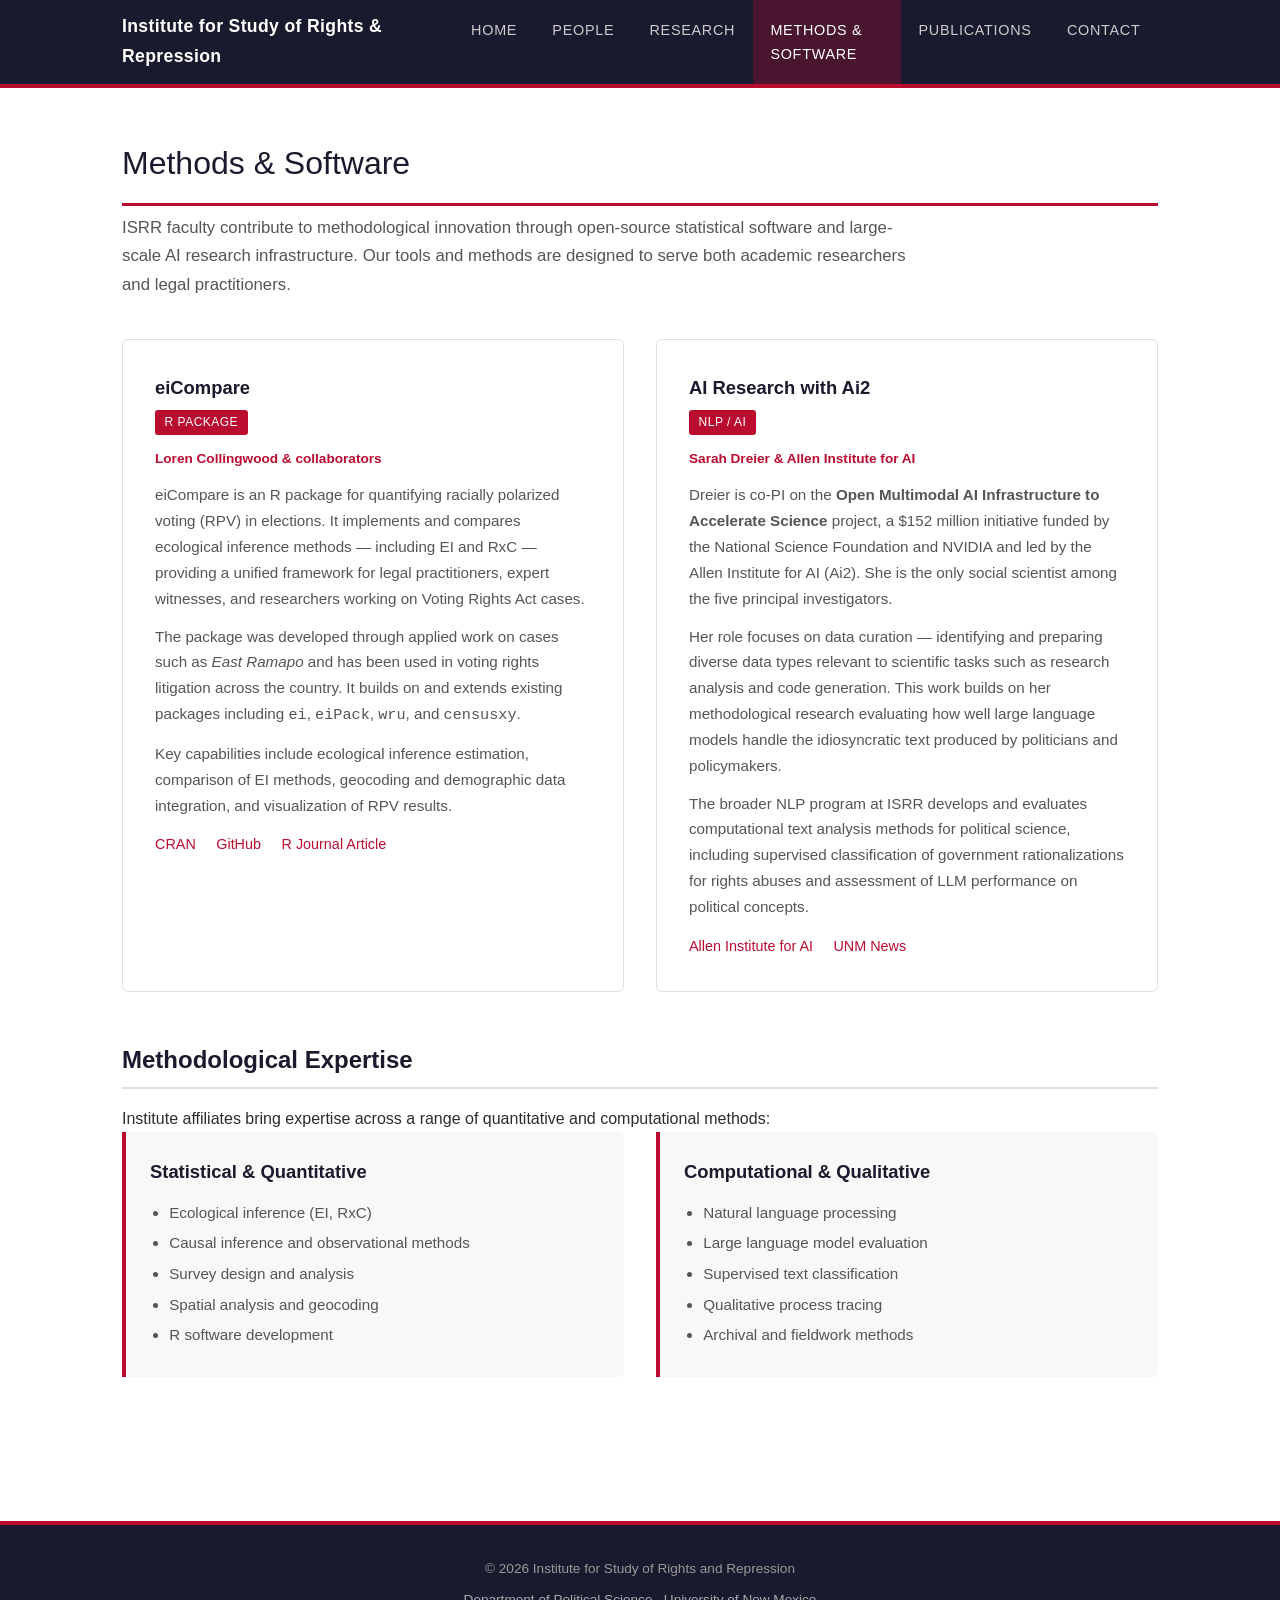
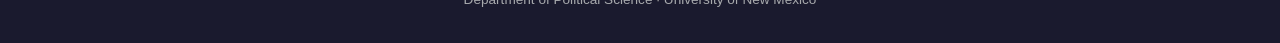
==== methods.html @ 9de850cd "Initial site: Institute for Study of Rights and Repression (ISRR)" ====
<!DOCTYPE html>
<html lang="en">
<head>
  <meta charset="UTF-8">
  <meta name="viewport" content="width=device-width, initial-scale=1.0">
  <title>Methods &amp; Software | ISRR</title>
  <link rel="stylesheet" href="css/style.css">
</head>
<body>

<header>
  <div class="header-inner">
    <div class="site-brand">
      <a href="index.html">
        <span class="full-name">Institute for Study of Rights &amp; Repression</span>
        <span class="abbrev">ISRR</span>
      </a>
    </div>
    <button class="menu-toggle" aria-label="Toggle menu" onclick="document.querySelector('nav ul').classList.toggle('open')">&#9776;</button>
    <nav>
      <ul>
        <li><a href="index.html">Home</a></li>
        <li><a href="people.html">People</a></li>
        <li><a href="research.html">Research</a></li>
        <li><a href="methods.html" class="active">Methods &amp; Software</a></li>
        <li><a href="publications.html">Publications</a></li>
        <li><a href="contact.html">Contact</a></li>
      </ul>
    </nav>
  </div>
</header>

<div class="page-content">

  <h1 class="page-title">Methods &amp; Software</h1>
  <p class="page-intro">
    ISRR faculty contribute to methodological innovation through open-source statistical software
    and large-scale AI research infrastructure. Our tools and methods are designed to serve both
    academic researchers and legal practitioners.
  </p>

  <section>
    <div class="methods-grid">

      <div class="method-card">
        <h3>eiCompare</h3>
        <span class="tech-label">R Package</span>
        <p class="lead" style="color: var(--unm-cherry); font-weight: 600; font-size: 0.85rem;">Loren Collingwood &amp; collaborators</p>
        <p>
          eiCompare is an R package for quantifying racially polarized voting (RPV) in elections.
          It implements and compares ecological inference methods &mdash; including EI and RxC &mdash;
          providing a unified framework for legal practitioners, expert witnesses, and researchers
          working on Voting Rights Act cases.
        </p>
        <p>
          The package was developed through applied work on cases such as <em>East Ramapo</em> and has
          been used in voting rights litigation across the country. It builds on and extends
          existing packages including <code>ei</code>, <code>eiPack</code>, <code>wru</code>,
          and <code>censusxy</code>.
        </p>
        <p>
          Key capabilities include ecological inference estimation, comparison of EI methods,
          geocoding and demographic data integration, and visualization of RPV results.
        </p>
        <div class="links">
          <a href="https://cran.r-project.org/package=eiCompare">CRAN</a>
          <a href="https://github.com/RPVote/eiCompare">GitHub</a>
          <a href="https://journal.r-project.org/archive/2016/RJ-2016-035/index.html">R Journal Article</a>
        </div>
      </div>

      <div class="method-card">
        <h3>AI Research with Ai2</h3>
        <span class="tech-label">NLP / AI</span>
        <p class="lead" style="color: var(--unm-cherry); font-weight: 600; font-size: 0.85rem;">Sarah Dreier &amp; Allen Institute for AI</p>
        <p>
          Dreier is co-PI on the <strong>Open Multimodal AI Infrastructure to Accelerate Science</strong>
          project, a $152 million initiative funded by the National Science Foundation and NVIDIA and led
          by the Allen Institute for AI (Ai2). She is the only social scientist among the five
          principal investigators.
        </p>
        <p>
          Her role focuses on data curation &mdash; identifying and preparing diverse data types relevant
          to scientific tasks such as research analysis and code generation. This work builds on her
          methodological research evaluating how well large language models handle the idiosyncratic
          text produced by politicians and policymakers.
        </p>
        <p>
          The broader NLP program at ISRR develops and evaluates computational text analysis methods
          for political science, including supervised classification of government rationalizations
          for rights abuses and assessment of LLM performance on political concepts.
        </p>
        <div class="links">
          <a href="https://allenai.org/">Allen Institute for AI</a>
          <a href="https://news.unm.edu/news/political-science-professor-joins-grant-funded-project-to-advance-ai-research">UNM News</a>
        </div>
      </div>

    </div>
  </section>

  <section>
    <h2>Methodological Expertise</h2>
    <p>Institute affiliates bring expertise across a range of quantitative and computational methods:</p>
    <div class="research-pillars">
      <div class="pillar">
        <h3>Statistical &amp; Quantitative</h3>
        <ul>
          <li>Ecological inference (EI, RxC)</li>
          <li>Causal inference and observational methods</li>
          <li>Survey design and analysis</li>
          <li>Spatial analysis and geocoding</li>
          <li>R software development</li>
        </ul>
      </div>
      <div class="pillar">
        <h3>Computational &amp; Qualitative</h3>
        <ul>
          <li>Natural language processing</li>
          <li>Large language model evaluation</li>
          <li>Supervised text classification</li>
          <li>Qualitative process tracing</li>
          <li>Archival and fieldwork methods</li>
        </ul>
      </div>
    </div>
  </section>

</div>

<footer>
  <div class="footer-inner">
    <p>&copy; 2026 Institute for Study of Rights and Repression</p>
    <p class="unm-link">
      <a href="https://polisci.unm.edu">Department of Political Science</a> &middot;
      <a href="https://www.unm.edu">University of New Mexico</a>
    </p>
  </div>
</footer>

</body>
</html>
---- css/style.css ----
/* ============================================
   Institute for Study of Rights and Repression
   UNM - CSS Stylesheet
   ============================================ */

/* --- Reset & Base --- */
*, *::before, *::after {
  box-sizing: border-box;
  margin: 0;
  padding: 0;
}

:root {
  --unm-cherry: #BA0C2F;
  --unm-cherry-dark: #8a0922;
  --unm-silver: #A7A9AC;
  --unm-gray: #63666A;
  --unm-dark: #1a1a2e;
  --text-primary: #2c2c2c;
  --text-secondary: #555;
  --bg-light: #f8f8f8;
  --bg-white: #ffffff;
  --border-light: #e0e0e0;
  --max-width: 1100px;
}

html {
  scroll-behavior: smooth;
}

body {
  font-family: 'Segoe UI', 'Helvetica Neue', Arial, sans-serif;
  color: var(--text-primary);
  line-height: 1.7;
  background: var(--bg-white);
}

a {
  color: var(--unm-cherry);
  text-decoration: none;
  transition: color 0.2s;
}

a:hover {
  color: var(--unm-cherry-dark);
  text-decoration: underline;
}

img {
  max-width: 100%;
  height: auto;
}

/* --- Header & Navigation --- */
header {
  background: var(--unm-dark);
  border-bottom: 4px solid var(--unm-cherry);
  position: sticky;
  top: 0;
  z-index: 100;
}

.header-inner {
  max-width: var(--max-width);
  margin: 0 auto;
  padding: 0 2rem;
  display: flex;
  align-items: center;
  justify-content: space-between;
}

.site-brand {
  display: flex;
  align-items: center;
  gap: 0.75rem;
  padding: 0.75rem 0;
}

.site-brand a {
  color: #fff;
  font-size: 1.1rem;
  font-weight: 700;
  letter-spacing: 0.02em;
  text-decoration: none;
}

.site-brand a:hover {
  color: var(--unm-silver);
  text-decoration: none;
}

.site-brand .abbrev {
  display: none;
}

nav ul {
  list-style: none;
  display: flex;
  gap: 0;
}

nav a {
  display: block;
  padding: 1.1rem 1.1rem;
  color: #ccc;
  font-size: 0.9rem;
  font-weight: 500;
  text-transform: uppercase;
  letter-spacing: 0.05em;
  text-decoration: none;
  transition: color 0.2s, background 0.2s;
}

nav a:hover,
nav a.active {
  color: #fff;
  background: rgba(186, 12, 47, 0.3);
  text-decoration: none;
}

/* Mobile menu toggle */
.menu-toggle {
  display: none;
  background: none;
  border: none;
  color: #fff;
  font-size: 1.5rem;
  cursor: pointer;
  padding: 0.5rem;
}

/* --- Hero Section --- */
.hero {
  background: linear-gradient(135deg, var(--unm-dark) 0%, #2d1f3d 50%, var(--unm-cherry-dark) 100%);
  color: #fff;
  text-align: center;
  padding: 5rem 2rem 4rem;
}

.hero h1 {
  font-size: 2.8rem;
  font-weight: 300;
  margin-bottom: 0.5rem;
  letter-spacing: 0.02em;
}

.hero h1 strong {
  font-weight: 700;
}

.hero .subtitle {
  font-size: 1.15rem;
  color: var(--unm-silver);
  margin-bottom: 1.5rem;
  font-weight: 300;
}

.hero .tagline {
  font-size: 1rem;
  max-width: 700px;
  margin: 0 auto;
  line-height: 1.8;
  color: #ddd;
}

/* --- Page Content --- */
.page-content {
  max-width: var(--max-width);
  margin: 0 auto;
  padding: 3rem 2rem;
}

.page-title {
  font-size: 2rem;
  font-weight: 300;
  color: var(--unm-dark);
  margin-bottom: 0.5rem;
  padding-bottom: 0.75rem;
  border-bottom: 3px solid var(--unm-cherry);
}

.page-intro {
  font-size: 1.05rem;
  color: var(--text-secondary);
  margin-bottom: 2.5rem;
  max-width: 800px;
}

/* --- Section Styling --- */
section {
  margin-bottom: 3rem;
}

section h2 {
  font-size: 1.5rem;
  color: var(--unm-dark);
  margin-bottom: 1rem;
  padding-bottom: 0.4rem;
  border-bottom: 2px solid var(--border-light);
}

section h3 {
  font-size: 1.15rem;
  color: var(--unm-cherry);
  margin-bottom: 0.5rem;
  margin-top: 1.5rem;
}

/* --- People Cards --- */
.people-grid {
  display: grid;
  grid-template-columns: repeat(auto-fill, minmax(480px, 1fr));
  gap: 2rem;
  margin-bottom: 3rem;
}

.person-card {
  display: flex;
  gap: 1.5rem;
  background: var(--bg-white);
  border: 1px solid var(--border-light);
  border-radius: 6px;
  padding: 1.5rem;
  transition: box-shadow 0.2s;
}

.person-card:hover {
  box-shadow: 0 4px 20px rgba(0,0,0,0.08);
}

.person-photo {
  width: 150px;
  min-width: 150px;
  height: 180px;
  object-fit: cover;
  border-radius: 4px;
  background: var(--bg-light);
  border: 1px solid var(--border-light);
}

.person-info h3 {
  margin-top: 0;
  color: var(--unm-dark);
  font-size: 1.2rem;
}

.person-info .title {
  color: var(--unm-cherry);
  font-size: 0.9rem;
  font-weight: 600;
  margin-bottom: 0.5rem;
}

.person-info p {
  font-size: 0.92rem;
  color: var(--text-secondary);
  margin-bottom: 0.5rem;
}

.person-info .contact {
  font-size: 0.85rem;
  color: var(--unm-gray);
}

/* --- Student Grid --- */
.student-grid {
  display: grid;
  grid-template-columns: repeat(auto-fill, minmax(220px, 1fr));
  gap: 1.5rem;
  margin-top: 1.5rem;
}

.student-card {
  text-align: center;
  padding: 1.5rem 1rem;
  border: 1px solid var(--border-light);
  border-radius: 6px;
  background: var(--bg-white);
}

.student-card .student-photo {
  width: 100px;
  height: 100px;
  border-radius: 50%;
  object-fit: cover;
  margin: 0 auto 1rem;
  background: var(--bg-light);
  border: 2px solid var(--border-light);
}

.student-card h4 {
  font-size: 1rem;
  color: var(--unm-dark);
  margin-bottom: 0.25rem;
}

.student-card .focus {
  font-size: 0.85rem;
  color: var(--text-secondary);
}

/* --- Research Pillars --- */
.research-pillars {
  display: grid;
  grid-template-columns: 1fr 1fr;
  gap: 2rem;
  margin-bottom: 2.5rem;
}

.pillar {
  background: var(--bg-light);
  border-left: 4px solid var(--unm-cherry);
  padding: 1.5rem 1.5rem;
  border-radius: 0 6px 6px 0;
}

.pillar h3 {
  color: var(--unm-dark);
  margin-top: 0;
  margin-bottom: 0.75rem;
  font-size: 1.15rem;
}

.pillar .lead {
  font-size: 0.85rem;
  color: var(--unm-cherry);
  font-weight: 600;
  margin-bottom: 0.5rem;
}

.pillar p, .pillar ul {
  font-size: 0.95rem;
  color: var(--text-secondary);
}

.pillar ul {
  padding-left: 1.2rem;
  margin-top: 0.5rem;
}

.pillar ul li {
  margin-bottom: 0.3rem;
}

/* --- Methods Section --- */
.methods-grid {
  display: grid;
  grid-template-columns: 1fr 1fr;
  gap: 2rem;
}

.method-card {
  border: 1px solid var(--border-light);
  border-radius: 6px;
  padding: 2rem;
  background: var(--bg-white);
}

.method-card h3 {
  color: var(--unm-dark);
  margin-top: 0;
  margin-bottom: 0.25rem;
}

.method-card .tech-label {
  display: inline-block;
  background: var(--unm-cherry);
  color: #fff;
  font-size: 0.75rem;
  padding: 0.15rem 0.6rem;
  border-radius: 3px;
  text-transform: uppercase;
  letter-spacing: 0.04em;
  margin-bottom: 0.75rem;
}

.method-card p {
  font-size: 0.95rem;
  color: var(--text-secondary);
  margin-bottom: 0.75rem;
}

.method-card .links a {
  font-size: 0.9rem;
  margin-right: 1rem;
}

/* --- Publications --- */
.pub-section {
  margin-bottom: 2.5rem;
}

.pub-list {
  list-style: none;
  padding: 0;
}

.pub-list li {
  padding: 1rem 0;
  border-bottom: 1px solid var(--border-light);
  font-size: 0.95rem;
  line-height: 1.6;
}

.pub-list li:last-child {
  border-bottom: none;
}

.pub-list .pub-title {
  font-weight: 600;
  color: var(--unm-dark);
}

.pub-list .pub-venue {
  font-style: italic;
  color: var(--text-secondary);
}

.pub-list .pub-year {
  display: inline-block;
  background: var(--bg-light);
  color: var(--unm-gray);
  font-size: 0.8rem;
  padding: 0.1rem 0.5rem;
  border-radius: 3px;
  margin-left: 0.25rem;
}

/* --- Footer --- */
footer {
  background: var(--unm-dark);
  color: #999;
  text-align: center;
  padding: 2rem;
  margin-top: 3rem;
  font-size: 0.85rem;
  border-top: 4px solid var(--unm-cherry);
}

footer a {
  color: var(--unm-silver);
}

footer .footer-inner {
  max-width: var(--max-width);
  margin: 0 auto;
}

footer .unm-link {
  margin-top: 0.5rem;
}

/* --- Responsive --- */
@media (max-width: 768px) {
  .site-brand .full-name {
    display: none;
  }
  .site-brand .abbrev {
    display: inline;
  }

  .menu-toggle {
    display: block;
  }

  nav ul {
    display: none;
    flex-direction: column;
    position: absolute;
    top: 100%;
    left: 0;
    right: 0;
    background: var(--unm-dark);
    border-top: 1px solid rgba(255,255,255,0.1);
  }

  nav ul.open {
    display: flex;
  }

  nav a {
    padding: 1rem 2rem;
    border-bottom: 1px solid rgba(255,255,255,0.05);
  }

  .hero h1 {
    font-size: 1.8rem;
  }

  .people-grid {
    grid-template-columns: 1fr;
  }

  .person-card {
    flex-direction: column;
    align-items: center;
    text-align: center;
  }

  .research-pillars,
  .methods-grid {
    grid-template-columns: 1fr;
  }

  .student-grid {
    grid-template-columns: repeat(auto-fill, minmax(160px, 1fr));
  }
}
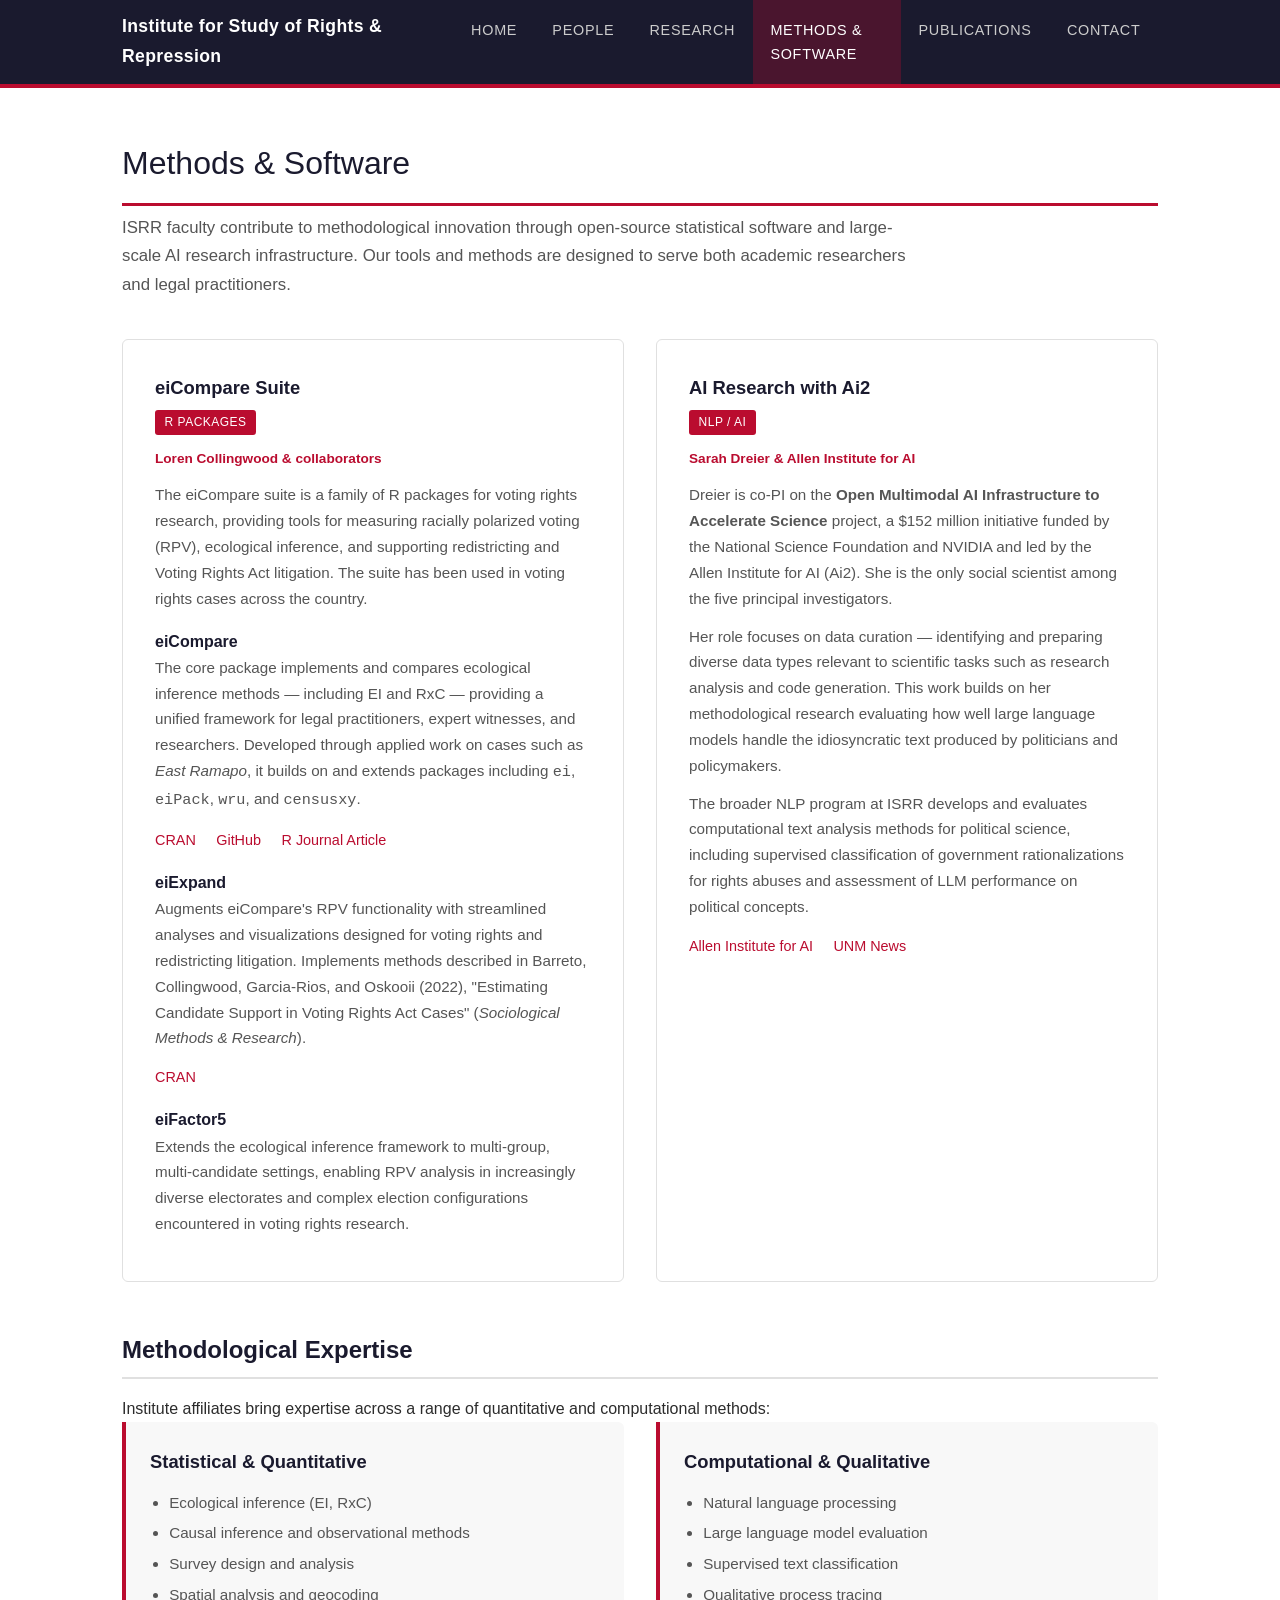
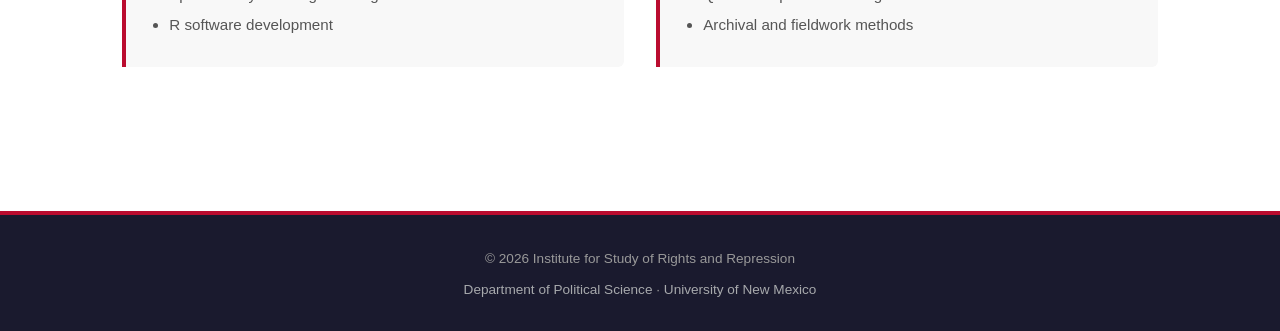
==== commit 59bd6f74: "Add eiExpand and eiFactor5 to eiCompare suite on Methods page" ====
--- a/methods.html
+++ b/methods.html
@@ -43,30 +43,47 @@
     <div class="methods-grid">
 
       <div class="method-card">
-        <h3>eiCompare</h3>
-        <span class="tech-label">R Package</span>
+        <h3>eiCompare Suite</h3>
+        <span class="tech-label">R Packages</span>
         <p class="lead" style="color: var(--unm-cherry); font-weight: 600; font-size: 0.85rem;">Loren Collingwood &amp; collaborators</p>
         <p>
-          eiCompare is an R package for quantifying racially polarized voting (RPV) in elections.
-          It implements and compares ecological inference methods &mdash; including EI and RxC &mdash;
-          providing a unified framework for legal practitioners, expert witnesses, and researchers
-          working on Voting Rights Act cases.
+          The eiCompare suite is a family of R packages for voting rights research, providing
+          tools for measuring racially polarized voting (RPV), ecological inference, and
+          supporting redistricting and Voting Rights Act litigation. The suite has been used
+          in voting rights cases across the country.
         </p>
+
+        <h4 style="margin-top: 1rem; color: var(--unm-dark);">eiCompare</h4>
         <p>
-          The package was developed through applied work on cases such as <em>East Ramapo</em> and has
-          been used in voting rights litigation across the country. It builds on and extends
-          existing packages including <code>ei</code>, <code>eiPack</code>, <code>wru</code>,
-          and <code>censusxy</code>.
-        </p>
-        <p>
-          Key capabilities include ecological inference estimation, comparison of EI methods,
-          geocoding and demographic data integration, and visualization of RPV results.
+          The core package implements and compares ecological inference methods &mdash; including
+          EI and RxC &mdash; providing a unified framework for legal practitioners, expert witnesses,
+          and researchers. Developed through applied work on cases such as <em>East Ramapo</em>,
+          it builds on and extends packages including <code>ei</code>, <code>eiPack</code>,
+          <code>wru</code>, and <code>censusxy</code>.
         </p>
         <div class="links">
           <a href="https://cran.r-project.org/package=eiCompare">CRAN</a>
           <a href="https://github.com/RPVote/eiCompare">GitHub</a>
           <a href="https://journal.r-project.org/archive/2016/RJ-2016-035/index.html">R Journal Article</a>
         </div>
+
+        <h4 style="margin-top: 1rem; color: var(--unm-dark);">eiExpand</h4>
+        <p>
+          Augments eiCompare's RPV functionality with streamlined analyses and visualizations
+          designed for voting rights and redistricting litigation. Implements methods described
+          in Barreto, Collingwood, Garcia-Rios, and Oskooii (2022), "Estimating Candidate Support
+          in Voting Rights Act Cases" (<em>Sociological Methods &amp; Research</em>).
+        </p>
+        <div class="links">
+          <a href="https://cran.r-project.org/package=eiExpand">CRAN</a>
+        </div>
+
+        <h4 style="margin-top: 1rem; color: var(--unm-dark);">eiFactor5</h4>
+        <p>
+          Extends the ecological inference framework to multi-group, multi-candidate settings,
+          enabling RPV analysis in increasingly diverse electorates and complex election
+          configurations encountered in voting rights research.
+        </p>
       </div>
 
       <div class="method-card">
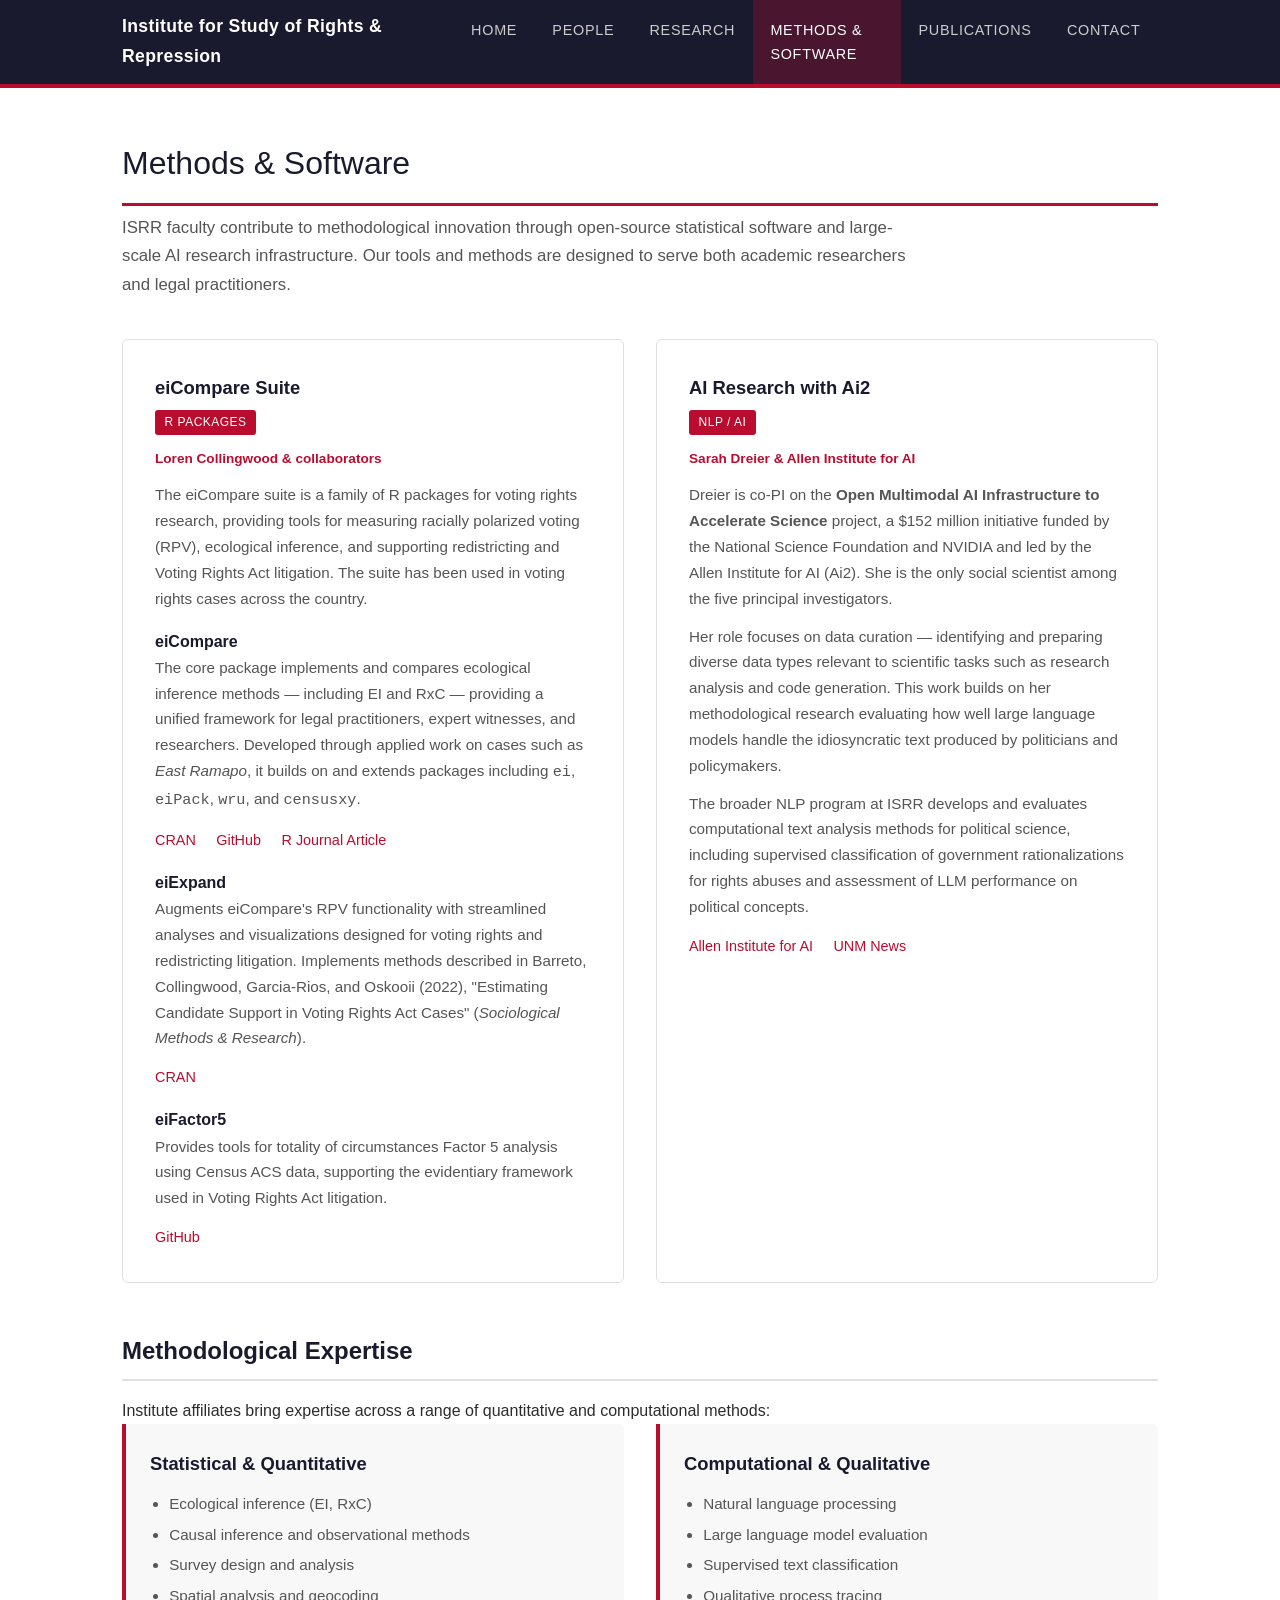
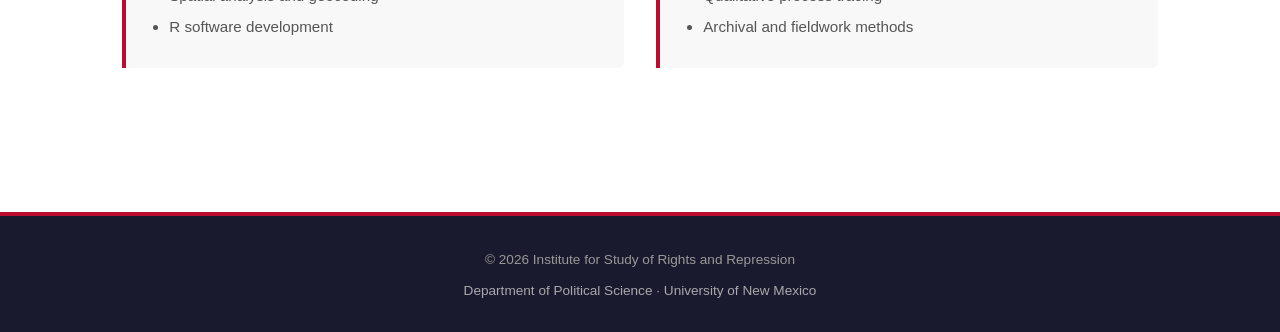
==== commit 97ad50fe: "Update eiFactor5 description and add GitHub link" ====
--- a/methods.html
+++ b/methods.html
@@ -80,10 +80,12 @@
 
         <h4 style="margin-top: 1rem; color: var(--unm-dark);">eiFactor5</h4>
         <p>
-          Extends the ecological inference framework to multi-group, multi-candidate settings,
-          enabling RPV analysis in increasingly diverse electorates and complex election
-          configurations encountered in voting rights research.
+          Provides tools for totality of circumstances Factor 5 analysis using Census ACS data,
+          supporting the evidentiary framework used in Voting Rights Act litigation.
         </p>
+        <div class="links">
+          <a href="https://github.com/RPVote/eiFactor5">GitHub</a>
+        </div>
       </div>
 
       <div class="method-card">
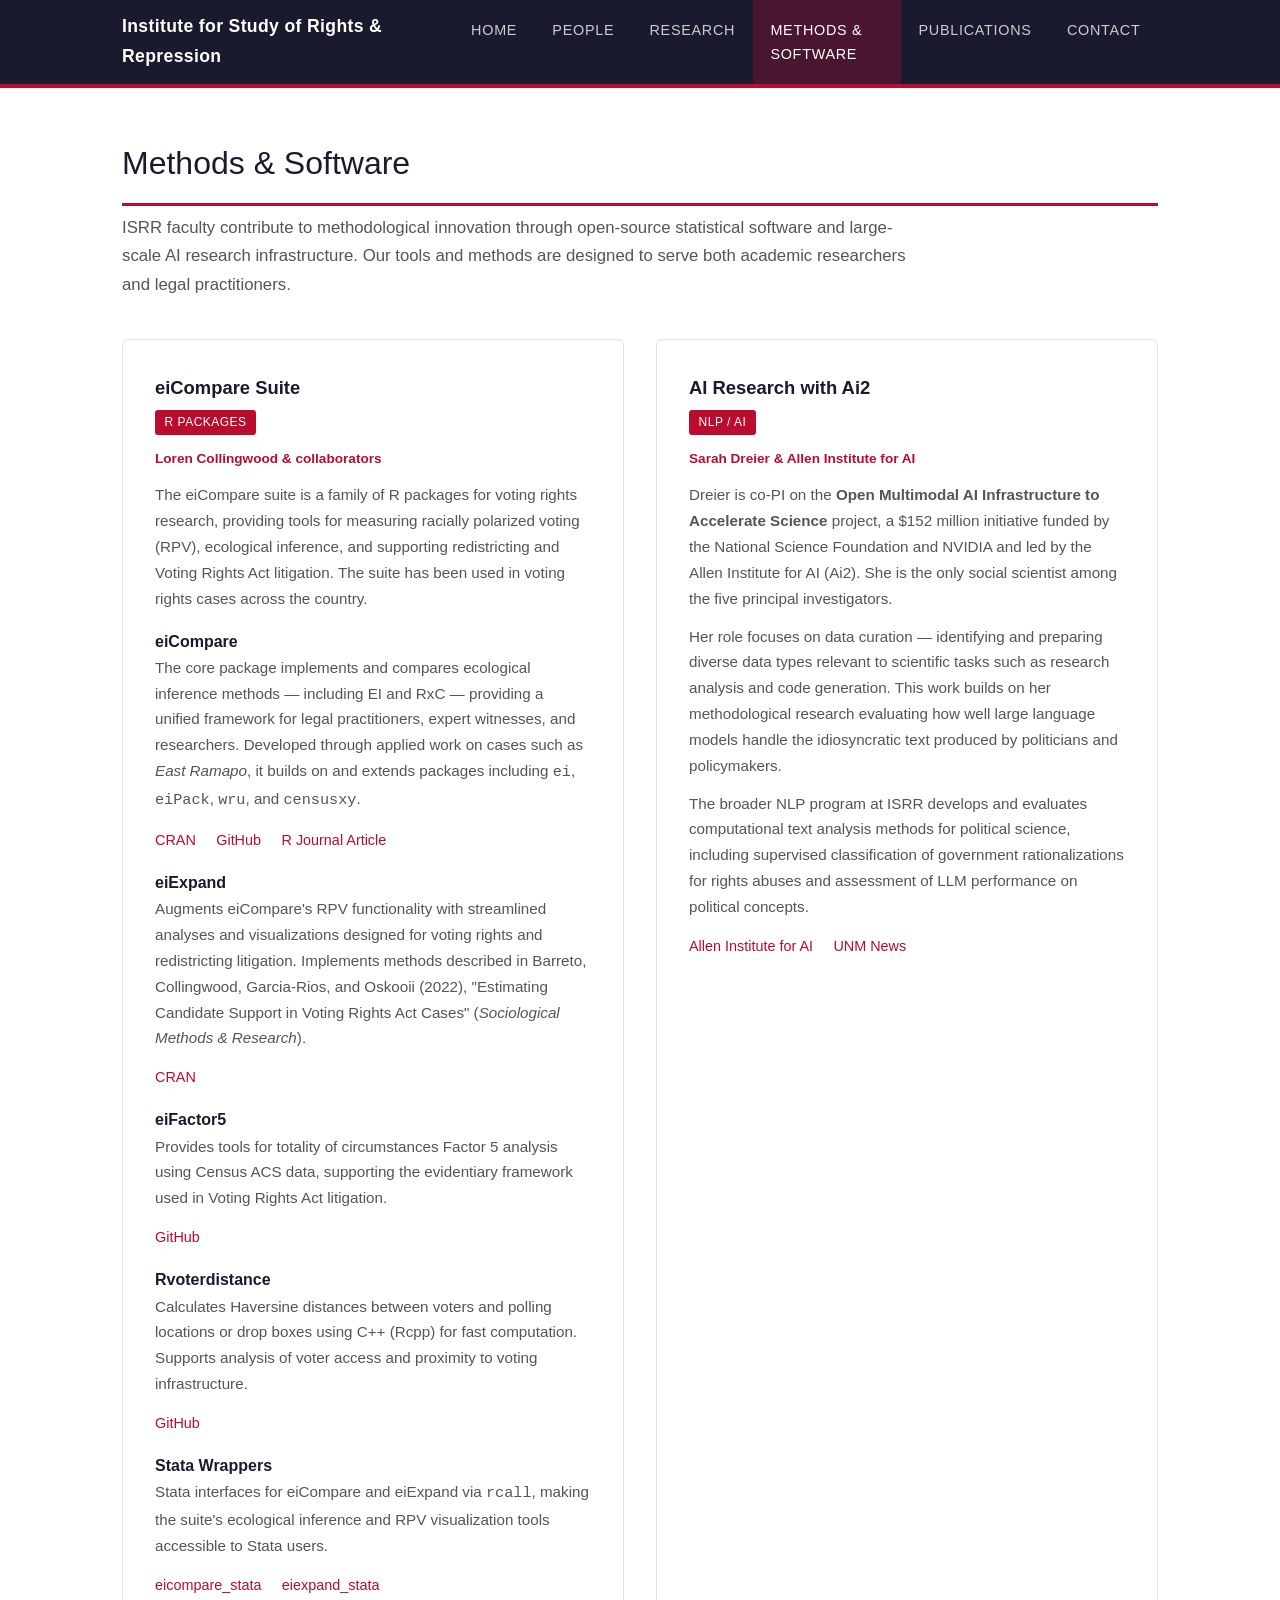
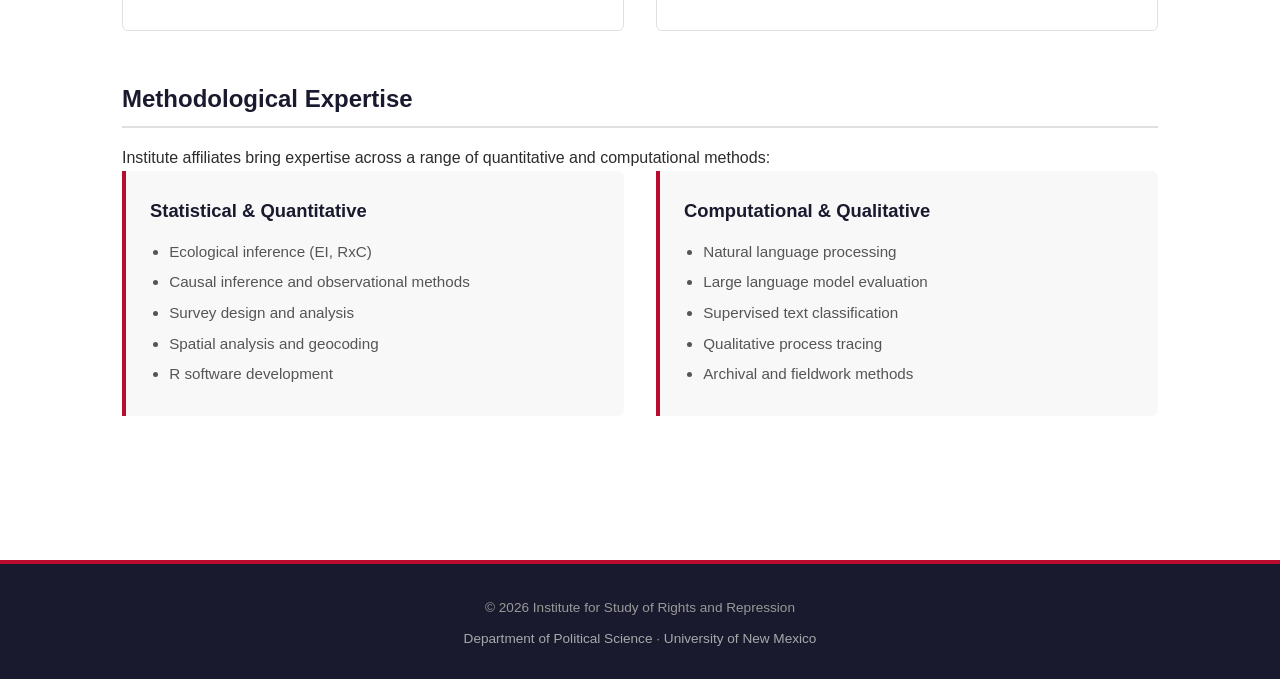
==== commit b61cba69: "Add Rvoterdistance and Stata wrappers to eiCompare suite" ====
--- a/methods.html
+++ b/methods.html
@@ -86,6 +86,26 @@
         <div class="links">
           <a href="https://github.com/RPVote/eiFactor5">GitHub</a>
         </div>
+
+        <h4 style="margin-top: 1rem; color: var(--unm-dark);">Rvoterdistance</h4>
+        <p>
+          Calculates Haversine distances between voters and polling locations or drop boxes
+          using C++ (Rcpp) for fast computation. Supports analysis of voter access and
+          proximity to voting infrastructure.
+        </p>
+        <div class="links">
+          <a href="https://github.com/RPVote/Rvoterdistance">GitHub</a>
+        </div>
+
+        <h4 style="margin-top: 1rem; color: var(--unm-dark);">Stata Wrappers</h4>
+        <p>
+          Stata interfaces for eiCompare and eiExpand via <code>rcall</code>, making the
+          suite's ecological inference and RPV visualization tools accessible to Stata users.
+        </p>
+        <div class="links">
+          <a href="https://github.com/RPVote/eicompare_stata">eicompare_stata</a>
+          <a href="https://github.com/RPVote/eiexpand_stata">eiexpand_stata</a>
+        </div>
       </div>
 
       <div class="method-card">
